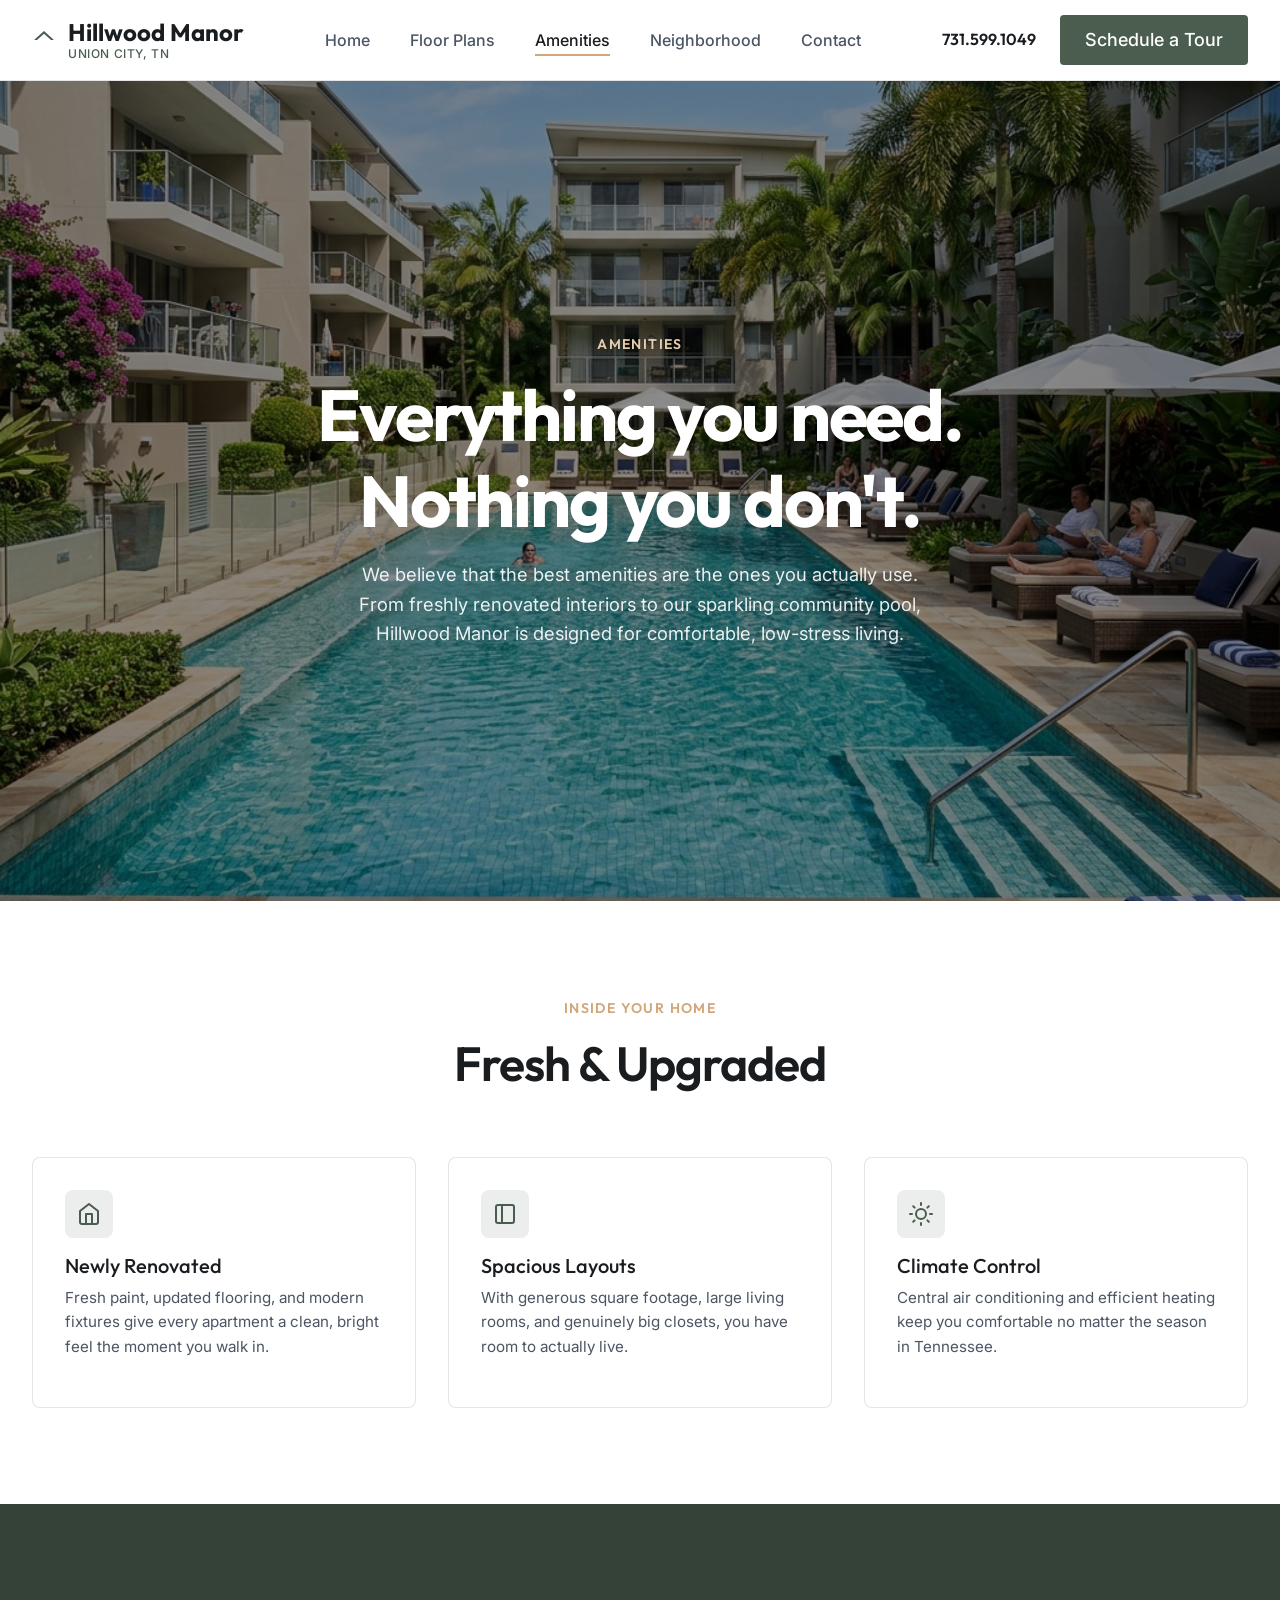
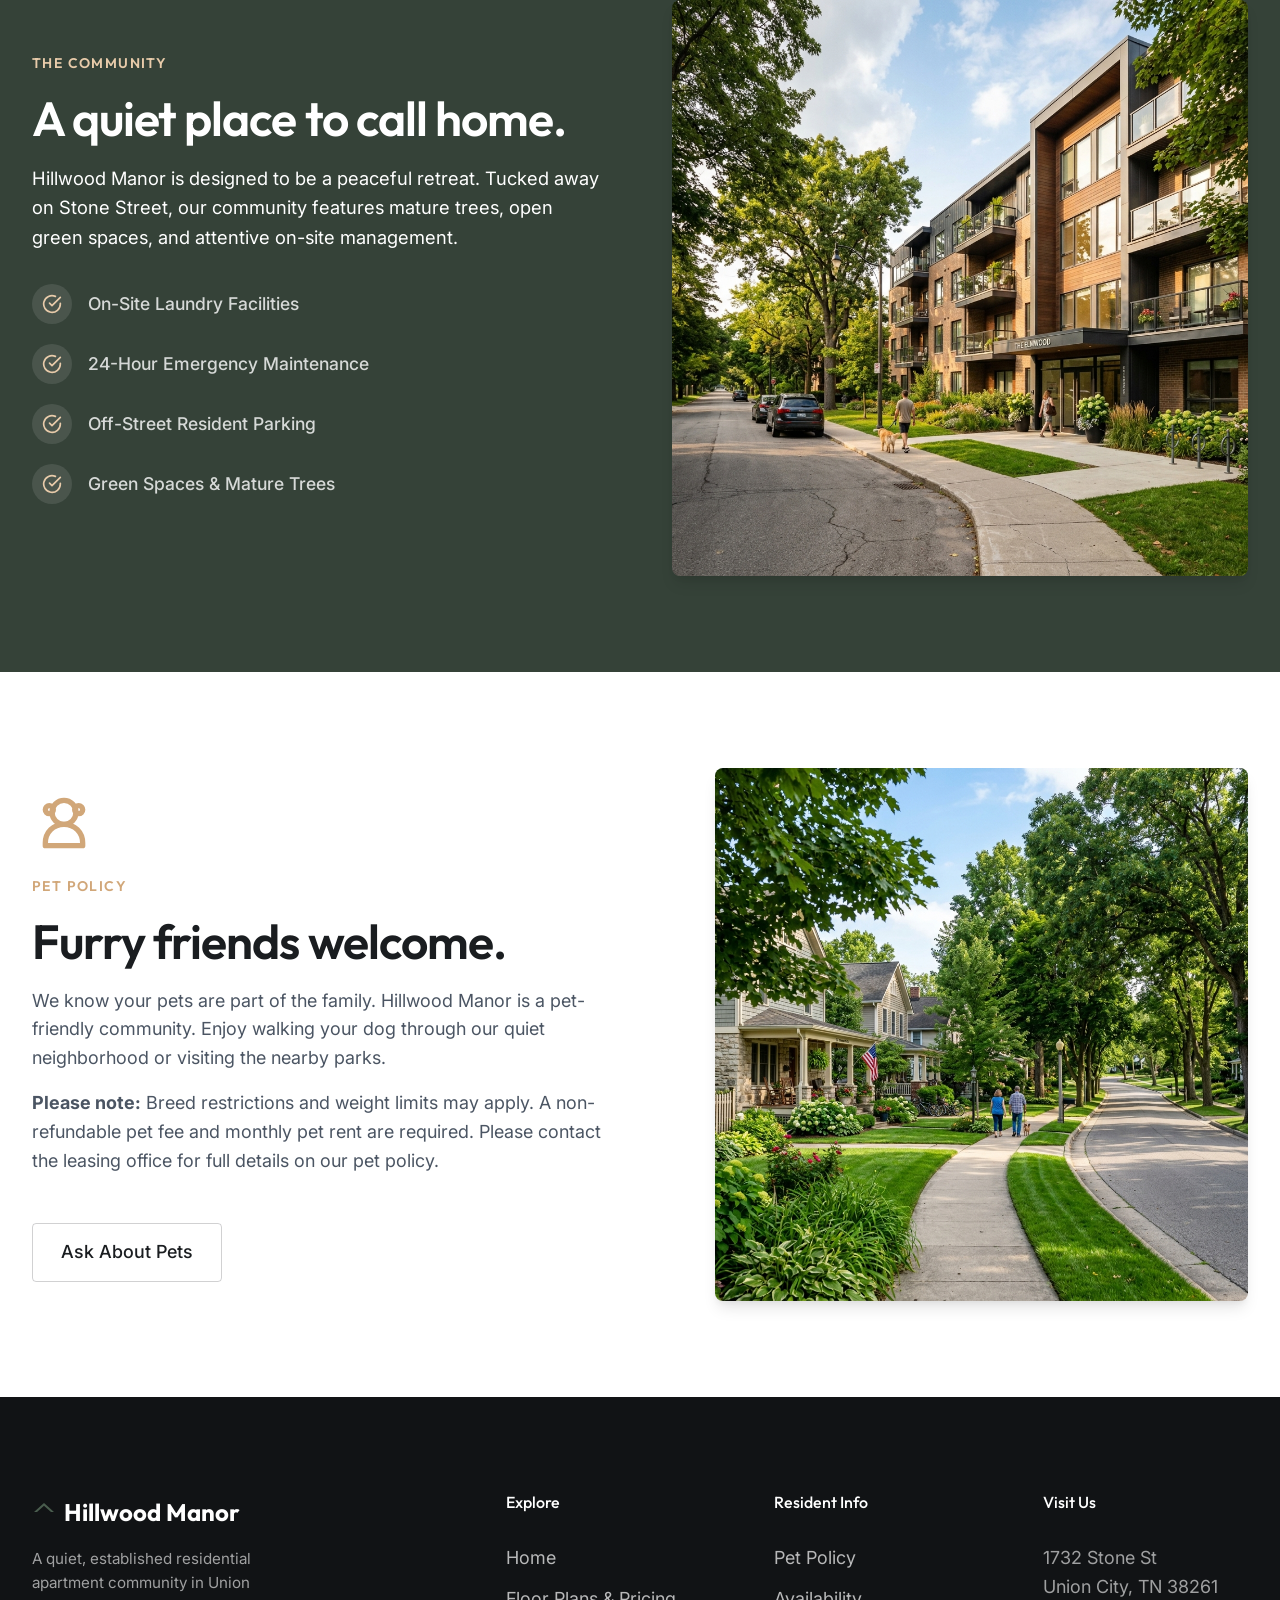
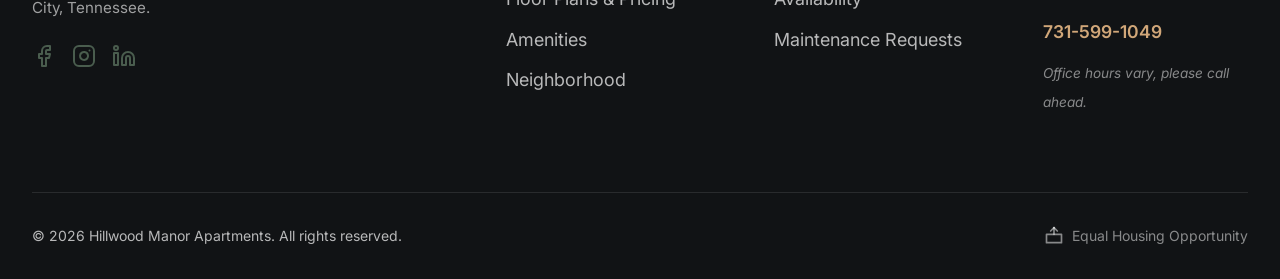
==== amenities.html @ 1f85d4a3 "Initial commit of Hillwood Manor Apartments V3" ====
<!DOCTYPE html>
<html lang="en">
<head>
  <meta charset="UTF-8">
  <meta name="viewport" content="width=device-width, initial-scale=1.0">
  <title>Amenities | Hillwood Manor Apartments</title>
  <meta name="description" content="Discover the amenities at Hillwood Manor Apartments. Enjoy our community pool, green spaces, and fully upgraded interiors.">
  <link rel="stylesheet" href="css/style.css">
</head>
<body>

  <!-- Shared Header -->
  <header class="site-header">
    <div class="container header-inner">
      <div class="logo">
        <a href="index.html">
          <svg width="24" height="24" viewBox="0 0 24 24" class="svg-icon" fill="var(--c-sage)">
            <path d="M12 3L2 12h3v8h14v-8h3L12 3zm0 2.8l7 6.2v8H5v-8l7-6.2z"/>
          </svg>
          <div>
            Hillwood Manor
            <span class="logo-sub">Union City, TN</span>
          </div>
        </a>
      </div>
      <button class="mobile-toggle" aria-label="Menu" aria-expanded="false">
        <span class="hamburger"></span>
      </button>
      <nav class="main-nav">
        <ul>
          <li><a href="index.html">Home</a></li>
          <li><a href="floor-plans.html">Floor Plans</a></li>
          <li><a href="amenities.html" class="active">Amenities</a></li>
          <li><a href="neighborhood.html">Neighborhood</a></li>
          <li><a href="contact.html">Contact</a></li>
        </ul>
      </nav>
      <div class="header-actions">
        <a href="tel:731-599-1049" class="phone-link">731.599.1049</a>
        <a href="contact.html" class="btn btn-primary" style="padding: 0.6rem 1.5rem;">Schedule a Tour</a>
      </div>
    </div>
  </header>

  <!-- Internal Hero -->
  <section class="hero-internal">
    <img src="images/community_pool.png" class="slide-img active" alt="Community Pool" style="opacity: 1;">
    <div class="hero-slider-overlay"></div>
    <div class="container reveal">
      <span class="eyebrow" style="color: var(--c-sand-light);">Amenities</span>
      <h1 style="max-width: 800px; margin: 0 auto var(--space-sm); color: #fff;">Everything you need. Nothing you don't.</h1>
      <p style="max-width: 600px; margin: 0 auto; font-size: 1.15rem; color: rgba(255,255,255,0.9);">We believe that the best amenities are the ones you actually use. From freshly renovated interiors to our sparkling community pool, Hillwood Manor is designed for comfortable, low-stress living.</p>
    </div>
  </section>

  <!-- Interior Amenities -->
  <section class="section">
    <div class="container">
      <div class="text-center reveal" style="margin-bottom: var(--space-lg);">
        <span class="eyebrow">Inside Your Home</span>
        <h2>Fresh &amp; Upgraded</h2>
      </div>

      <div class="grid-3">
        <div class="card reveal">
          <div style="width: 48px; height: 48px; border-radius: 8px; background: rgba(74, 93, 78, 0.1); display: flex; align-items: center; justify-content: center; margin-bottom: 1rem;">
            <svg width="24" height="24" viewBox="0 0 24 24" fill="none" stroke="var(--c-sage)" stroke-width="2" stroke-linecap="round" stroke-linejoin="round"><path d="M3 9l9-7 9 7v11a2 2 0 0 1-2 2H5a2 2 0 0 1-2-2z"></path><polyline points="9 22 9 12 15 12 15 22"></polyline></svg>
          </div>
          <h3 style="font-size: 1.25rem;">Newly Renovated</h3>
          <p style="font-size: 0.95rem;">Fresh paint, updated flooring, and modern fixtures give every apartment a clean, bright feel the moment you walk in.</p>
        </div>

        <div class="card reveal" style="transition-delay: 0.1s;">
          <div style="width: 48px; height: 48px; border-radius: 8px; background: rgba(74, 93, 78, 0.1); display: flex; align-items: center; justify-content: center; margin-bottom: 1rem;">
            <svg width="24" height="24" viewBox="0 0 24 24" fill="none" stroke="var(--c-sage)" stroke-width="2" stroke-linecap="round" stroke-linejoin="round"><rect x="3" y="3" width="18" height="18" rx="2" ry="2"></rect><line x1="9" y1="3" x2="9" y2="21"></line></svg>
          </div>
          <h3 style="font-size: 1.25rem;">Spacious Layouts</h3>
          <p style="font-size: 0.95rem;">With generous square footage, large living rooms, and genuinely big closets, you have room to actually live.</p>
        </div>

        <div class="card reveal" style="transition-delay: 0.2s;">
          <div style="width: 48px; height: 48px; border-radius: 8px; background: rgba(74, 93, 78, 0.1); display: flex; align-items: center; justify-content: center; margin-bottom: 1rem;">
            <svg width="24" height="24" viewBox="0 0 24 24" fill="none" stroke="var(--c-sage)" stroke-width="2" stroke-linecap="round" stroke-linejoin="round"><circle cx="12" cy="12" r="5"></circle><line x1="12" y1="1" x2="12" y2="3"></line><line x1="12" y1="21" x2="12" y2="23"></line><line x1="4.22" y1="4.22" x2="5.64" y2="5.64"></line><line x1="18.36" y1="18.36" x2="19.78" y2="19.78"></line><line x1="1" y1="12" x2="3" y2="12"></line><line x1="21" y1="12" x2="23" y2="12"></line><line x1="4.22" y1="19.78" x2="5.64" y2="18.36"></line><line x1="18.36" y1="5.64" x2="19.78" y2="4.22"></line></svg>
          </div>
          <h3 style="font-size: 1.25rem;">Climate Control</h3>
          <p style="font-size: 0.95rem;">Central air conditioning and efficient heating keep you comfortable no matter the season in Tennessee.</p>
        </div>
      </div>
    </div>
  </section>

  <!-- Community Amenities Section -->
  <section class="section section-dark">
    <div class="container">
      <div class="grid-2" style="gap: var(--space-lg); align-items: center;">
        <div class="reveal">
          <span class="eyebrow" style="color: var(--c-sand-light);">The Community</span>
          <h2>A quiet place to call home.</h2>
          <p style="margin-bottom: var(--space-md); font-size: 1.15rem;">Hillwood Manor is designed to be a peaceful retreat. Tucked away on Stone Street, our community features mature trees, open green spaces, and attentive on-site management.</p>
          
          <ul style="list-style: none;">
            <li style="display: flex; gap: 1rem; margin-bottom: 1.25rem; align-items: center;">
              <div style="width: 40px; height: 40px; border-radius: 50%; background: rgba(255,255,255,0.1); display: flex; align-items: center; justify-content: center; flex-shrink: 0;">
                <svg width="20" height="20" viewBox="0 0 24 24" fill="none" stroke="var(--c-sand-light)" stroke-width="2" stroke-linecap="round" stroke-linejoin="round"><path d="M22 11.08V12a10 10 0 1 1-5.93-9.14"></path><polyline points="22 4 12 14.01 9 11.01"></polyline></svg>
              </div>
              <span style="font-size: 1.1rem; font-weight: 500;">On-Site Laundry Facilities</span>
            </li>
            <li style="display: flex; gap: 1rem; margin-bottom: 1.25rem; align-items: center;">
              <div style="width: 40px; height: 40px; border-radius: 50%; background: rgba(255,255,255,0.1); display: flex; align-items: center; justify-content: center; flex-shrink: 0;">
                <svg width="20" height="20" viewBox="0 0 24 24" fill="none" stroke="var(--c-sand-light)" stroke-width="2" stroke-linecap="round" stroke-linejoin="round"><path d="M22 11.08V12a10 10 0 1 1-5.93-9.14"></path><polyline points="22 4 12 14.01 9 11.01"></polyline></svg>
              </div>
              <span style="font-size: 1.1rem; font-weight: 500;">24-Hour Emergency Maintenance</span>
            </li>
            <li style="display: flex; gap: 1rem; margin-bottom: 1.25rem; align-items: center;">
              <div style="width: 40px; height: 40px; border-radius: 50%; background: rgba(255,255,255,0.1); display: flex; align-items: center; justify-content: center; flex-shrink: 0;">
                <svg width="20" height="20" viewBox="0 0 24 24" fill="none" stroke="var(--c-sand-light)" stroke-width="2" stroke-linecap="round" stroke-linejoin="round"><path d="M22 11.08V12a10 10 0 1 1-5.93-9.14"></path><polyline points="22 4 12 14.01 9 11.01"></polyline></svg>
              </div>
              <span style="font-size: 1.1rem; font-weight: 500;">Off-Street Resident Parking</span>
            </li>
            <li style="display: flex; gap: 1rem; margin-bottom: 1.25rem; align-items: center;">
              <div style="width: 40px; height: 40px; border-radius: 50%; background: rgba(255,255,255,0.1); display: flex; align-items: center; justify-content: center; flex-shrink: 0;">
                <svg width="20" height="20" viewBox="0 0 24 24" fill="none" stroke="var(--c-sand-light)" stroke-width="2" stroke-linecap="round" stroke-linejoin="round"><path d="M22 11.08V12a10 10 0 1 1-5.93-9.14"></path><polyline points="22 4 12 14.01 9 11.01"></polyline></svg>
              </div>
              <span style="font-size: 1.1rem; font-weight: 500;">Green Spaces &amp; Mature Trees</span>
            </li>
          </ul>
        </div>
        <div class="reveal" style="transition-delay: 0.2s;">
           <img src="images/hero_exterior.png" alt="Exterior View" style="border-radius: var(--border-radius-lg); box-shadow: var(--shadow-lg);">
        </div>
      </div>
    </div>
  </section>

  <!-- Pet Policy -->
  <section id="pets" class="section">
    <div class="container grid-2" style="align-items: center;">
      <div class="reveal">
        <svg width="64" height="64" viewBox="0 0 24 24" fill="none" stroke="var(--c-sand)" stroke-width="2" stroke-linecap="round" stroke-linejoin="round" style="margin-bottom: 1.5rem;"><path d="M12 5c2.5 0 4.5 2 4.5 4.5S14.5 14 12 14s-4.5-2-4.5-4.5S9.5 5 12 5z"></path><path d="M12 14c-4 0-7 3-7 7v1h14v-1c0-4-3-7-7-7z"></path><circle cx="6.5" cy="8.5" r="1.5"></circle><circle cx="17.5" cy="8.5" r="1.5"></circle></svg>
        <span class="eyebrow">Pet Policy</span>
        <h2>Furry friends welcome.</h2>
        <p>We know your pets are part of the family. Hillwood Manor is a pet-friendly community. Enjoy walking your dog through our quiet neighborhood or visiting the nearby parks.</p>
        <p><strong>Please note:</strong> Breed restrictions and weight limits may apply. A non-refundable pet fee and monthly pet rent are required. Please contact the leasing office for full details on our pet policy.</p>
        <a href="contact.html" class="btn btn-ghost mt-md">Ask About Pets</a>
      </div>
      <div class="reveal" style="transition-delay: 0.2s; text-align: right;">
        <!-- We can just use an aesthetic shape or image here, I'll use park image to imply dog walking -->
        <img src="images/neighborhood_park.png" alt="Local park suitable for walking pets" style="border-radius: var(--border-radius-lg); box-shadow: var(--shadow-lg); max-width: 90%; margin-left: auto;">
      </div>
    </div>
  </section>

  <!-- Shared Footer -->
  <footer class="site-footer">
    <div class="container">
      <div class="footer-grid">
        <div>
          <div class="footer-logo">
            <svg width="24" height="24" viewBox="0 0 24 24" class="svg-icon" fill="var(--c-sage)">
              <path d="M12 3L2 12h3v8h14v-8h3L12 3zm0 2.8l7 6.2v8H5v-8l7-6.2z"/>
            </svg>
            Hillwood Manor
          </div>
          <p style="color: rgba(255,255,255,0.6); max-width: 250px; font-size: 0.95rem;">A quiet, established residential apartment community in Union City, Tennessee.</p>
          <div style="display: flex; gap: 1rem; margin-top: 1.5rem;">
            <a href="#" style="color: var(--c-sage); transition: color 0.3s;" onmouseover="this.style.color='#fff'" onmouseout="this.style.color='var(--c-sage)'"><svg width="24" height="24" viewBox="0 0 24 24" fill="none" stroke="currentColor" stroke-width="2" stroke-linecap="round" stroke-linejoin="round"><path d="M18 2h-3a5 5 0 0 0-5 5v3H7v4h3v8h4v-8h3l1-4h-4V7a1 1 0 0 1 1-1h3z"></path></svg></a>
            <a href="#" style="color: var(--c-sage); transition: color 0.3s;" onmouseover="this.style.color='#fff'" onmouseout="this.style.color='var(--c-sage)'"><svg width="24" height="24" viewBox="0 0 24 24" fill="none" stroke="currentColor" stroke-width="2" stroke-linecap="round" stroke-linejoin="round"><rect x="2" y="2" width="20" height="20" rx="5" ry="5"></rect><path d="M16 11.37A4 4 0 1 1 12.63 8 4 4 0 0 1 16 11.37z"></path><line x1="17.5" y1="6.5" x2="17.51" y2="6.5"></line></svg></a>
            <a href="#" style="color: var(--c-sage); transition: color 0.3s;" onmouseover="this.style.color='#fff'" onmouseout="this.style.color='var(--c-sage)'"><svg width="24" height="24" viewBox="0 0 24 24" fill="none" stroke="currentColor" stroke-width="2" stroke-linecap="round" stroke-linejoin="round"><path d="M16 8a6 6 0 0 1 6 6v7h-4v-7a2 2 0 0 0-2-2 2 2 0 0 0-2 2v7h-4v-7a6 6 0 0 1 6-6z"></path><rect x="2" y="9" width="4" height="12"></rect><circle cx="4" cy="4" r="2"></circle></svg></a>
          </div>

        </div>
        
        <div>
          <h4>Explore</h4>
          <ul class="footer-links">
            <li><a href="index.html">Home</a></li>
            <li><a href="floor-plans.html">Floor Plans &amp; Pricing</a></li>
            <li><a href="amenities.html">Amenities</a></li>
            <li><a href="neighborhood.html">Neighborhood</a></li>
          </ul>
        </div>
        
        <div>
          <h4>Resident Info</h4>
          <ul class="footer-links">
            <li><a href="amenities.html#pets">Pet Policy</a></li>
            <li><a href="floor-plans.html">Availability</a></li>
            <li><a href="contact.html">Maintenance Requests</a></li>
          </ul>
        </div>
        
        <div>
          <h4>Visit Us</h4>
          <ul class="footer-links">
            <li><span style="color: rgba(255,255,255,0.6);">1732 Stone St<br>Union City, TN 38261</span></li>
            <li class="mt-sm"><a href="tel:731-599-1049" style="color: var(--c-sand); font-weight: 600; font-size: 1.1rem;">731-599-1049</a></li>
            <li><span style="color: rgba(255,255,255,0.5); font-style: italic; font-size: 0.85rem;">Office hours vary, please call ahead.</span></li>
          </ul>
        </div>
      </div>
      
      <div class="footer-bottom">
        <div>&copy; <span id="current-year"></span> Hillwood Manor Apartments. All rights reserved.</div>
        <div style="display: flex; align-items: center; gap: 0.5rem; color: rgba(255,255,255,0.5);">
          <svg width="20" height="20" viewBox="0 0 24 24" fill="none" stroke="currentColor" stroke-width="2" stroke-linecap="round" stroke-linejoin="round"><path d="M3 10h18v10H3z"/><path d="M12 2v8"/><path d="M12 2l-4 4"/><path d="M12 2l4 4"/></svg>
          Equal Housing Opportunity
        </div>
      </div>
    </div>
  </footer>

  <script src="js/main.js"></script>
</body>
</html>
---- css/style.css ----
@import url('https://fonts.googleapis.com/css2?family=Inter:wght@400;500;600&family=Outfit:wght@300;400;500;600;700&display=swap');

:root {
  /* Premium Modern Palette (Unchanged) */
  --c-bg-primary: #ffffff;
  --c-bg-secondary: #f8f9fa;
  --c-text-primary: #1a1d20;
  --c-text-secondary: #4b5563;
  --c-sage: #4A5D4E;
  --c-sage-light: #6A826F;
  --c-sage-dark: #354238;
  --c-sand: #D1A779;
  --c-sand-light: #E8CBAA;

  /* Typography */
  --font-heading: 'Outfit', sans-serif;
  --font-body: 'Inter', sans-serif;

  /* Classic Shadows (More structured, less airy) */
  --shadow-sm: 0 1px 2px 0 rgba(0, 0, 0, 0.05);
  --shadow-md: 0 4px 6px -1px rgba(0, 0, 0, 0.1), 0 2px 4px -1px rgba(0, 0, 0, 0.06);
  --shadow-lg: 0 10px 15px -3px rgba(0, 0, 0, 0.1), 0 4px 6px -2px rgba(0, 0, 0, 0.05);

  /* Spacing */
  --space-xs: 0.5rem;
  --space-sm: 1rem;
  --space-md: 2rem;
  --space-lg: 4rem;
  --space-xl: 6rem;
  
  /* Borders (Sharper edges for standard/traditional look) */
  --border-radius-sm: 4px;
  --border-radius: 8px;
  --border-radius-lg: 8px;
  --border-light: 1px solid rgba(0, 0, 0, 0.1);
}

/* Reset & Base */
*, *::before, *::after {
  box-sizing: border-box;
  margin: 0;
  padding: 0;
}

body {
  font-family: var(--font-body);
  color: var(--c-text-secondary);
  background-color: var(--c-bg-primary);
  line-height: 1.6;
  font-size: 1.125rem;
  overflow-x: hidden;
  -webkit-font-smoothing: antialiased;
}

h1, h2, h3, h4, h5, h6 {
  font-family: var(--font-heading);
  font-weight: 600;
  line-height: 1.2;
  margin-bottom: var(--space-sm);
  color: var(--c-text-primary);
}

h1 { font-size: clamp(2.5rem, 6vw, 4.5rem); letter-spacing: -0.03em; font-weight: 700; }
h2 { font-size: clamp(2rem, 4vw, 3rem); letter-spacing: -0.02em; }
h3 { font-size: 1.75rem; font-weight: 500; }
h4 { font-size: 1.25rem; font-weight: 500; }

p {
  margin-bottom: var(--space-sm);
}

a {
  color: var(--c-sage);
  text-decoration: none;
  transition: all 0.3s ease;
}

a:hover {
  color: var(--c-sage-dark);
}

img, svg {
  max-width: 100%;
  display: block;
}

/* Typography Utilities */
.eyebrow {
  font-family: var(--font-heading);
  font-size: 0.875rem;
  text-transform: uppercase;
  letter-spacing: 0.1em;
  font-weight: 600;
  color: var(--c-sand);
  margin-bottom: var(--space-sm);
  display: block;
}

.text-center { text-align: center; }

/* Layout & Containers */
.container {
  width: 100%;
  max-width: 1280px;
  margin: 0 auto;
  padding: 0 var(--space-md);
}

.section {
  padding: var(--space-xl) 0;
}

.section-deep {
  background-color: var(--c-bg-secondary);
}

.section-dark {
  background-color: var(--c-sage-dark);
  color: rgba(255,255,255,0.8);
}

.section-dark h2, .section-dark h3, .section-dark p {
  color: #fff;
}

/* Header & Nav */
.site-header {
  position: sticky;
  top: 0;
  width: 100%;
  z-index: 1000;
  background-color: var(--c-bg-primary);
  border-bottom: var(--border-light);
  transition: box-shadow 0.3s ease;
}

.site-header.scrolled {
  box-shadow: var(--shadow-sm);
}

.header-inner {
  display: flex;
  justify-content: space-between;
  align-items: center;
  height: 80px;
}

.logo a {
  display: flex;
  align-items: center;
  gap: 0.75rem;
  color: var(--c-text-primary);
  font-family: var(--font-heading);
  font-weight: 700;
  font-size: 1.5rem;
  line-height: 1;
}

.logo-sub {
  display: block;
  font-family: var(--font-body);
  font-size: 0.75rem;
  font-weight: 500;
  color: var(--c-sage);
  text-transform: uppercase;
  margin-top: 0.25rem;
  letter-spacing: 0.05em;
}

.main-nav ul {
  display: flex;
  list-style: none;
  gap: 2.5rem;
}

.main-nav a {
  color: var(--c-text-secondary);
  font-weight: 500;
  position: relative;
  font-size: 1rem;
}

.main-nav a:hover, .main-nav a.active {
  color: var(--c-text-primary);
}

.main-nav a.active::after {
  content: '';
  position: absolute;
  bottom: -6px;
  left: 0;
  width: 100%;
  height: 2px;
  background-color: var(--c-sand);
}

.header-actions {
  display: flex;
  align-items: center;
  gap: 1.5rem;
}

.phone-link {
  font-family: var(--font-heading);
  font-weight: 600;
  color: var(--c-text-primary);
  font-size: 1rem;
}

.mobile-toggle {
  display: none;
  background: none;
  border: none;
  cursor: pointer;
  padding: 0.5rem;
}

.hamburger {
  display: block;
  width: 24px;
  height: 2px;
  background-color: var(--c-text-primary);
  position: relative;
}

.hamburger::before, .hamburger::after {
  content: '';
  position: absolute;
  width: 100%;
  height: 2px;
  background-color: var(--c-text-primary);
  left: 0;
  transition: 0.3s;
}

.hamburger::before { top: -8px; }
.hamburger::after { bottom: -8px; }

/* Buttons */
.btn {
  display: inline-flex;
  align-items: center;
  justify-content: center;
  padding: 0.875rem 1.75rem;
  font-family: var(--font-body);
  font-weight: 500;
  border-radius: var(--border-radius-sm);
  cursor: pointer;
  transition: all 0.2s ease;
  text-align: center;
  border: 1px solid transparent;
}

.btn-primary {
  background-color: var(--c-sage);
  color: #fff;
}

.btn-primary:hover {
  background-color: var(--c-sage-dark);
  color: #fff;
}

.btn-ghost {
  background-color: transparent;
  color: var(--c-text-primary);
  border-color: rgba(26, 29, 32, 0.2);
}

.btn-ghost:hover {
  border-color: var(--c-text-primary);
  background-color: var(--c-bg-secondary);
}

/* Grids & Cards */
.grid-2 { display: grid; grid-template-columns: repeat(2, 1fr); gap: var(--space-md); }
.grid-3 { display: grid; grid-template-columns: repeat(3, 1fr); gap: var(--space-md); }
.grid-4 { display: grid; grid-template-columns: repeat(4, 1fr); gap: var(--space-md); }

.card {
  background-color: #fff;
  padding: var(--space-md);
  border-radius: var(--border-radius);
  border: var(--border-light);
  transition: box-shadow 0.3s ease;
  overflow: hidden;
}

.card:hover {
  box-shadow: var(--shadow-md);
}

.card-img-top {
  margin: calc(var(--space-md) * -1) calc(var(--space-md) * -1) var(--space-md);
  width: calc(100% + var(--space-md) * 2);
  height: 250px;
  object-fit: cover;
}

.card h3 { margin-bottom: 0.5rem; }

/* Specific Shared UI */
.cta-band {
  background-color: var(--c-sage);
  color: #fff;
  text-align: center;
  padding: var(--space-lg) 0;
}

.cta-band h2, .cta-band p {
  color: #fff;
}

.cta-band .btn-primary {
  background-color: #fff;
  color: var(--c-sage);
}
.cta-band .btn-primary:hover {
  background-color: var(--c-bg-secondary);
}

.cta-band .btn-ghost {
  border-color: rgba(255,255,255,0.4);
  color: #fff;
}
.cta-band .btn-ghost:hover {
  background-color: rgba(255,255,255,0.1);
  border-color: #fff;
}

/* Footer */
.site-footer {
  background-color: #111315;
  color: rgba(255,255,255,0.7);
  padding: var(--space-xl) 0 var(--space-md);
}

.site-footer h4 {
  color: #fff;
  font-family: var(--font-heading);
  font-size: 1rem;
  margin-bottom: var(--space-md);
}

.footer-grid {
  display: grid;
  grid-template-columns: 2fr 1fr 1fr 1fr;
  gap: var(--space-lg);
  margin-bottom: var(--space-lg);
}

.footer-logo {
  font-family: var(--font-heading);
  font-size: 1.5rem;
  font-weight: 700;
  color: #fff;
  margin-bottom: 1rem;
  display: flex;
  align-items: center;
  gap: 0.5rem;
}

.footer-links {
  list-style: none;
}

.footer-links li {
  margin-bottom: 0.75rem;
}

.footer-links a {
  color: rgba(255,255,255,0.7);
  transition: color 0.2s ease;
}

.footer-links a:hover {
  color: var(--c-sand);
}

.footer-bottom {
  border-top: 1px solid rgba(255,255,255,0.1);
  padding-top: var(--space-md);
  display: flex;
  justify-content: space-between;
  align-items: center;
  font-size: 0.875rem;
}

/* Utilities */
.mb-0 { margin-bottom: 0 !important; }
.mt-sm { margin-top: var(--space-sm); }
.mt-md { margin-top: var(--space-md); }
.mt-lg { margin-top: var(--space-lg); }
.text-sand { color: var(--c-sand); }
.text-sage { color: var(--c-sage); }

/* Form Styles */
.form-group {
  margin-bottom: 1.5rem;
}

.form-label {
  display: block;
  font-family: var(--font-body);
  font-size: 0.875rem;
  margin-bottom: 0.5rem;
  color: var(--c-text-primary);
  font-weight: 500;
}

.form-control {
  width: 100%;
  padding: 0.875rem 1rem;
  font-family: var(--font-body);
  font-size: 1rem;
  border: 1px solid rgba(0,0,0,0.2);
  border-radius: var(--border-radius-sm);
  background-color: #fff;
  color: var(--c-text-primary);
  transition: border-color 0.2s ease;
}

.form-control:focus {
  outline: none;
  border-color: var(--c-sage);
}

textarea.form-control {
  resize: vertical;
  min-height: 120px;
}

/* Animations (Subtle Scroll Reveal) */
.reveal {
  opacity: 0;
  transform: translateY(10px);
  transition: opacity 0.8s ease, transform 0.8s ease;
}

.reveal.active {
  opacity: 1;
  transform: translateY(0);
}

@media (prefers-reduced-motion: reduce) {
  .reveal {
    transition: none;
    opacity: 1;
    transform: none;
  }
}

/* Responsive Design */
@media (max-width: 1024px) {
  .grid-4 { grid-template-columns: repeat(2, 1fr); }
  .footer-grid { grid-template-columns: 1fr 1fr; gap: var(--space-md); }
}

@media (max-width: 768px) {
  .grid-2, .grid-3, .grid-4 { grid-template-columns: 1fr; }
  
  /* Mobile Nav */
  .mobile-toggle { display: block; }
  .header-actions { display: none; }
  
  .main-nav {
    position: fixed;
    top: 80px;
    left: -100%;
    width: 100%;
    height: calc(100vh - 80px);
    background-color: var(--c-bg-primary);
    padding: var(--space-md);
    transition: left 0.3s ease;
    border-top: var(--border-light);
  }
  
  .main-nav.open { left: 0; }
  .main-nav ul { flex-direction: column; gap: 2rem; align-items: center; margin-top: 2rem; }
  .main-nav a { font-size: 1.25rem; }
  
  .footer-grid { grid-template-columns: 1fr; }
  .footer-bottom { flex-direction: column; gap: 1rem; text-align: center; }
}

/* -------------------------------------
   Hero Image Slider Styles
   ------------------------------------- */
.hero-slider-section {
  position: relative;
  min-height: calc(100vh - 80px);
  display: flex;
  align-items: center;
  background-color: #1a1d20; /* fallback */
  overflow: hidden;
}

.hero-slider-bg {
  position: absolute;
  top: 0; left: 0; right: 0; bottom: 0;
  width: 100%; height: 100%;
  z-index: 1;
}

.slide-img {
  position: absolute;
  top: 0; left: 0; width: 100%; height: 100%;
  object-fit: cover;
  opacity: 0;
  transition: opacity 0.8s ease-in-out;
}

.slide-img.active {
  opacity: 1;
}

.hero-slider-overlay {
  position: absolute;
  top: 0; left: 0; right: 0; bottom: 0;
  /* Dark overlay to ensure text is highly readable */
  background: linear-gradient(to right, rgba(0,0,0,0.6) 0%, rgba(0,0,0,0.3) 100%);
  z-index: 2;
}

.hero-internal {
  position: relative;
  min-height: calc(100vh - 80px);
  display: flex;
  align-items: center;
  justify-content: center;
  text-align: center;
  background-color: #1a1d20;
  overflow: hidden;
}
.hero-internal .hero-slider-overlay {
  background: rgba(0,0,0,0.45); /* slightly more uniform for centered text */
}
.hero-internal .container {
  position: relative;
  z-index: 3;
}

.hero-slider-content {
  position: relative;
  z-index: 3;
  color: #fff;
  text-align: center;
  max-width: 800px;
  margin: 0 auto;
}

.hero-slider-content h1 {
  color: #fff;
  margin-bottom: var(--space-md);
}

.hero-slider-content p {
  color: rgba(255, 255, 255, 0.9);
  font-size: 1.25rem;
  margin-bottom: var(--space-md);
}

/* Override stats for dark background */
.hero-stats-dark {
  display: flex;
  gap: var(--space-lg);
  justify-content: center;
  margin-top: var(--space-lg);
  border-top: 1px solid rgba(255, 255, 255, 0.2);
  padding-top: var(--space-md);
}

.hero-stats-dark .stat-item { display: flex; flex-direction: column; }
.hero-stats-dark .stat-value { font-family: var(--font-heading); font-weight: 700; font-size: 1.5rem; color: #fff; }
.hero-stats-dark .stat-label { font-size: 0.875rem; color: rgba(255,255,255,0.7); }

@media (max-width: 768px) {
  .hero-stats-dark { flex-direction: column; gap: var(--space-sm); align-items: center; }
}

/* Plan Cards */
.plan-card { display: flex; flex-direction: column; padding: 0; }
.plan-card-body { padding: var(--space-md); display: flex; flex-direction: column; flex-grow: 1; }

.plan-diagram {
  background-color: var(--c-bg-secondary);
  padding: var(--space-md);
  display: flex;
  justify-content: center;
  align-items: center;
  min-height: 250px;
  border-bottom: var(--border-light);
}

.plan-meta {
  display: flex;
  flex-wrap: wrap;
  gap: 0.5rem;
  margin-bottom: var(--space-sm);
  font-size: 0.875rem;
  color: var(--c-sage);
  font-weight: 500;
}

.meta-pill {
  background-color: rgba(74, 93, 78, 0.1);
  padding: 0.25rem 0.75rem;
  border-radius: var(--border-radius-sm);
}

.plan-price {
  font-family: var(--font-heading);
  font-size: 1.5rem;
  font-weight: 600;
  color: var(--c-text-primary);
  margin-bottom: var(--space-sm);
}

/* Filter Tabs */
.filter-tabs {
  display: flex;
  justify-content: center;
  gap: var(--space-sm);
  margin-bottom: var(--space-lg);
  flex-wrap: wrap;
}

.filter-btn {
  background: #fff;
  border: var(--border-light);
  padding: 0.75rem 1.5rem;
  font-family: var(--font-body);
  font-weight: 500;
  font-size: 1rem;
  cursor: pointer;
  border-radius: var(--border-radius-sm);
  transition: all 0.2s;
}

.filter-btn.active, .filter-btn:hover {
  background: var(--c-sage);
  color: #fff;
  border-color: var(--c-sage);
}

/* FAQ Accordion */
.faq-item {
  border-bottom: var(--border-light);
}

.faq-question {
  width: 100%;
  text-align: left;
  background: none;
  border: none;
  padding: 1.5rem 0;
  font-family: var(--font-heading);
  font-size: 1.25rem;
  font-weight: 500;
  color: var(--c-text-primary);
  cursor: pointer;
  display: flex;
  justify-content: space-between;
  align-items: center;
}

.faq-icon {
  width: 24px; height: 24px; position: relative;
}

.faq-icon::before, .faq-icon::after {
  content: ''; position: absolute; background-color: var(--c-sage); transition: transform 0.3s ease;
}

.faq-icon::before { top: 11px; left: 4px; width: 16px; height: 2px; }
.faq-icon::after { top: 4px; left: 11px; width: 2px; height: 16px; }

.faq-item.active .faq-icon::after { transform: rotate(90deg); opacity: 0; }

.faq-answer { max-height: 0; overflow: hidden; transition: max-height 0.4s ease; }
.faq-answer p { padding-bottom: 1.5rem; color: var(--c-text-secondary); }

/* Maps Container */
.map-container {
  border-radius: var(--border-radius);
  overflow: hidden;
  border: var(--border-light);
  height: 100%;
  min-height: 400px;
}

.map-container iframe { width: 100%; height: 100%; border: 0; }

/* Success Banner */
.success-banner {
  display: none; background-color: var(--c-sage); color: #fff; padding: 1rem;
  border-radius: var(--border-radius-sm); margin-bottom: 1.5rem; font-weight: 500;
}

/* -------------------------------------
   Gallery Mosaic
   ------------------------------------- */
.gallery-mosaic {
  display: grid;
  grid-template-columns: repeat(2, 1fr);
  grid-auto-rows: 200px;
  gap: 8px;
}
.gallery-item-large {
  grid-column: span 2;
  grid-row: span 2;
}
@media (min-width: 768px) {
  .gallery-mosaic {
    grid-template-columns: repeat(4, 1fr);
    grid-auto-rows: 250px;
  }
}
.gallery-item {
  width: 100%;
  height: 100%;
}
.gallery-img {
  width: 100%;
  height: 100%;
  object-fit: cover;
}
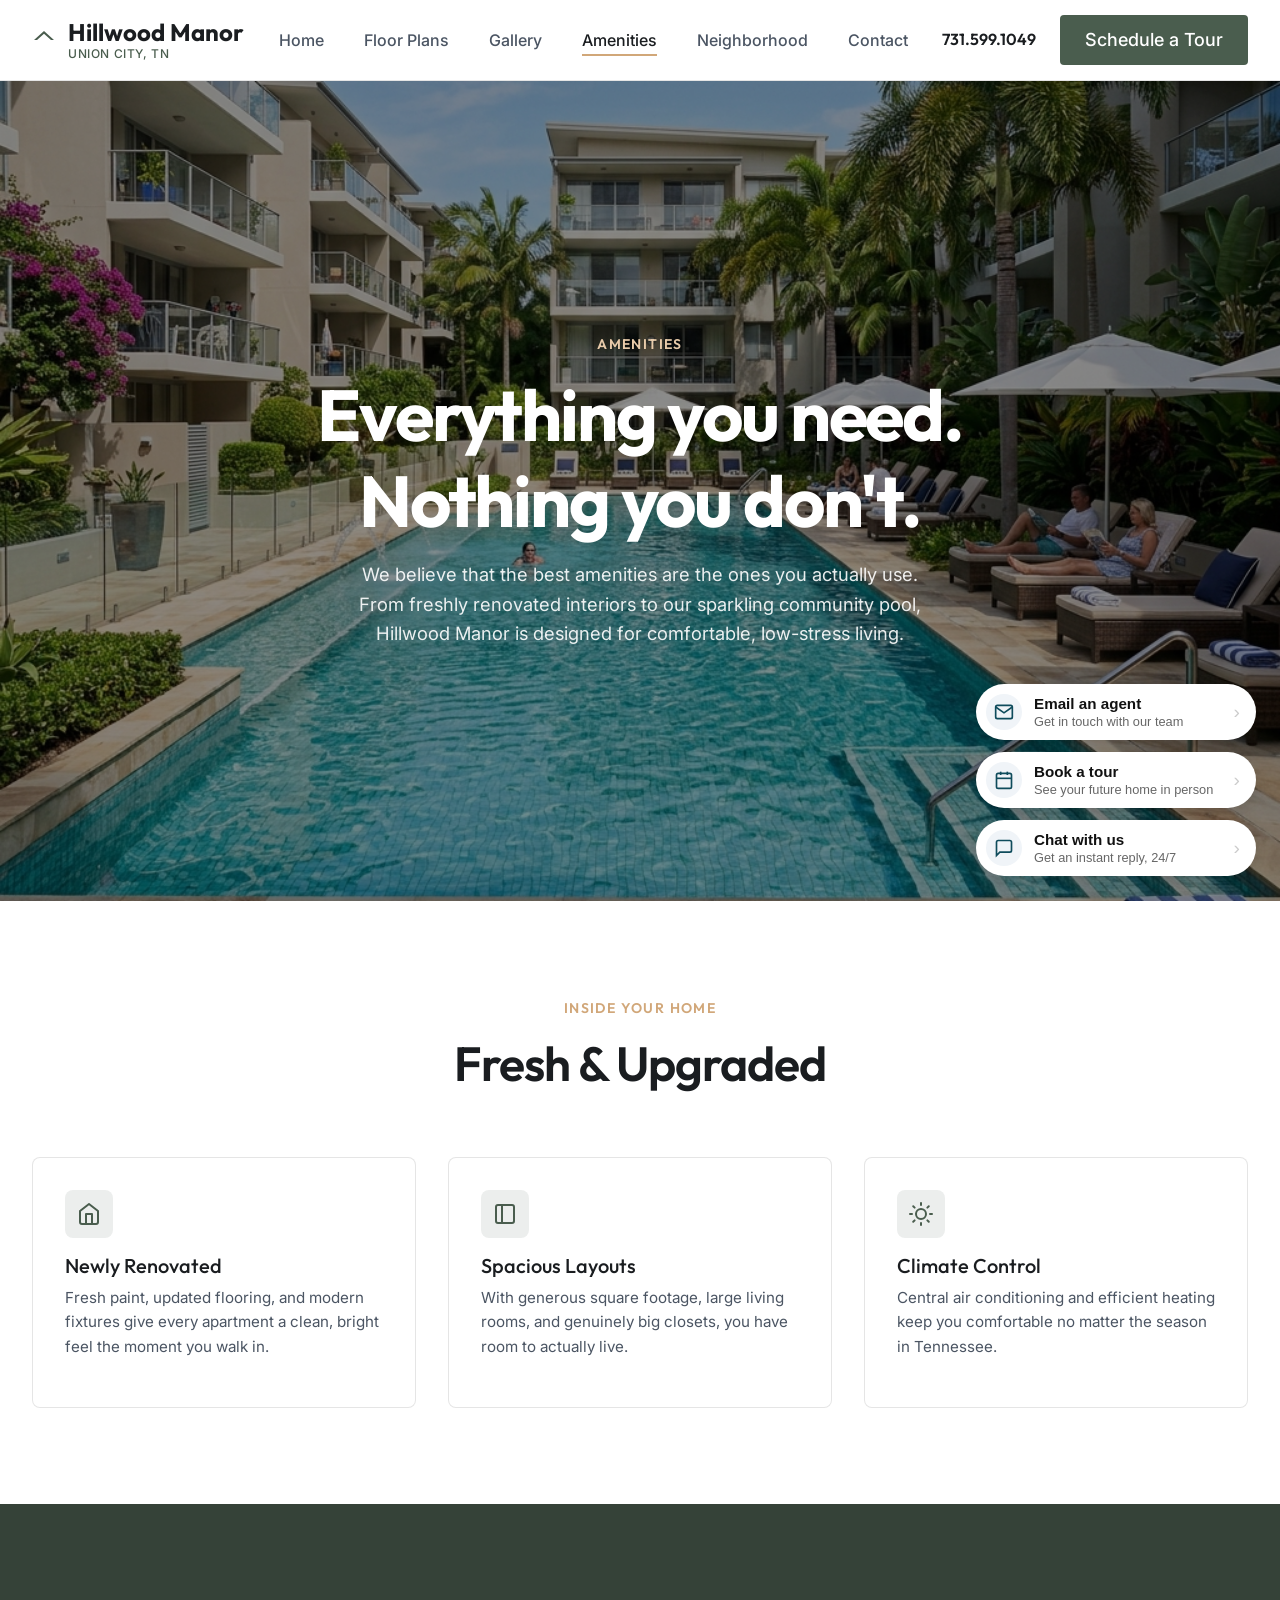
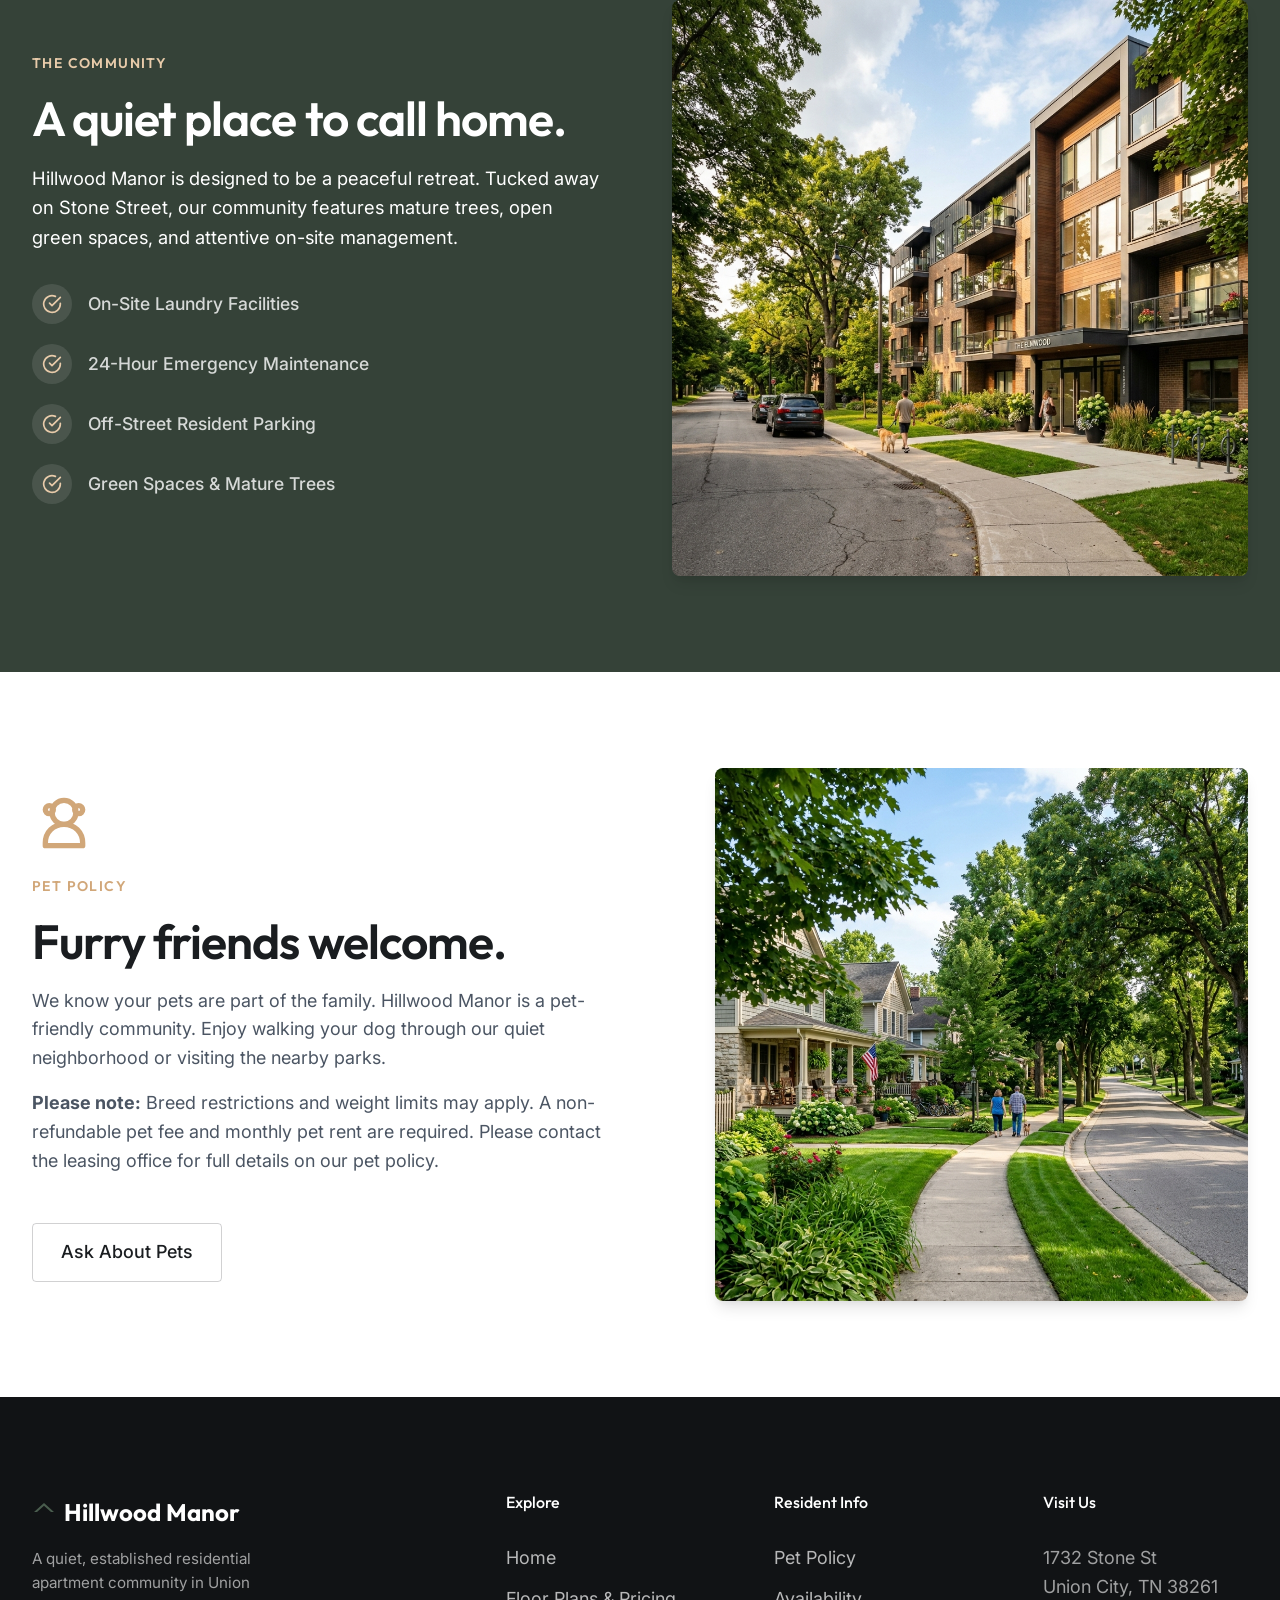
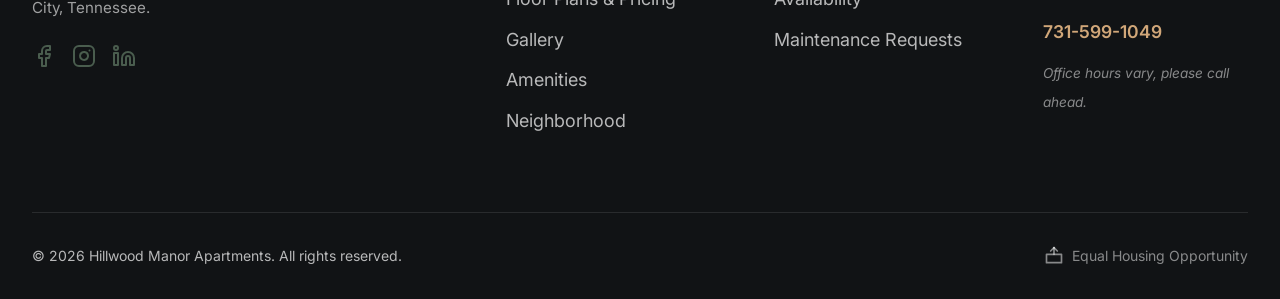
==== commit 87b84327: "Complete UI updates, new masonry gallery, layout fixes, and form setup" ====
--- a/amenities.html
+++ b/amenities.html
@@ -30,6 +30,7 @@
         <ul>
           <li><a href="index.html">Home</a></li>
           <li><a href="floor-plans.html">Floor Plans</a></li>
+          <li><a href="gallery.html">Gallery</a></li>
           <li><a href="amenities.html" class="active">Amenities</a></li>
           <li><a href="neighborhood.html">Neighborhood</a></li>
           <li><a href="contact.html">Contact</a></li>
@@ -175,6 +176,7 @@
           <ul class="footer-links">
             <li><a href="index.html">Home</a></li>
             <li><a href="floor-plans.html">Floor Plans &amp; Pricing</a></li>
+            <li><a href="gallery.html">Gallery</a></li>
             <li><a href="amenities.html">Amenities</a></li>
             <li><a href="neighborhood.html">Neighborhood</a></li>
           </ul>
@@ -209,6 +211,8 @@
     </div>
   </footer>
 
+  <script src="js/chatbot-data.js"></script>
+  <script src="js/widget.js"></script>
   <script src="js/main.js"></script>
 </body>
 </html>
--- a/css/style.css
+++ b/css/style.css
@@ -272,6 +272,18 @@
   background-color: var(--c-bg-secondary);
 }
 
+.btn-ghost-light {
+  background-color: transparent;
+  color: #fff;
+  border-color: rgba(255,255,255,0.4);
+}
+
+.btn-ghost-light:hover {
+  background-color: var(--c-sage);
+  color: #fff !important;
+  border-color: var(--c-sage);
+}
+
 /* Grids & Cards */
 .grid-2 { display: grid; grid-template-columns: repeat(2, 1fr); gap: var(--space-md); }
 .grid-3 { display: grid; grid-template-columns: repeat(3, 1fr); gap: var(--space-md); }
@@ -282,12 +294,13 @@
   padding: var(--space-md);
   border-radius: var(--border-radius);
   border: var(--border-light);
-  transition: box-shadow 0.3s ease;
+  transition: transform 0.3s cubic-bezier(0.175, 0.885, 0.32, 1.275), box-shadow 0.3s ease;
   overflow: hidden;
 }
 
 .card:hover {
-  box-shadow: var(--shadow-md);
+  transform: translateY(-8px);
+  box-shadow: 0 15px 30px rgba(15, 76, 92, 0.25), 0 0 15px rgba(15, 76, 92, 0.15);
 }
 
 .card-img-top {
@@ -724,4 +737,342 @@
   width: 100%;
   height: 100%;
   object-fit: cover;
-}
+  cursor: zoom-in;
+}
+
+/* ==========================================================================
+   Floating Widget Styles
+   ========================================================================== */
+#hw-widget-container {
+  position: fixed;
+  bottom: 24px;
+  right: 24px;
+  z-index: 9999;
+  font-family: inherit;
+  display: flex;
+  flex-direction: column;
+  align-items: flex-end;
+}
+
+.hw-hidden {
+  display: none !important;
+}
+
+/* Stacked Pill Buttons Menu */
+.hw-stacked-menu {
+  display: flex;
+  flex-direction: column;
+  gap: 12px;
+  align-items: flex-end;
+}
+
+.hw-pill-btn {
+  background: white;
+  border: none;
+  border-radius: 30px;
+  padding: 10px 16px 10px 10px;
+  display: flex;
+  align-items: center;
+  box-shadow: 0 4px 12px rgba(0,0,0,0.1);
+  cursor: pointer;
+  transition: transform 0.2s ease, box-shadow 0.2s ease;
+  width: 280px; /* Fixed width so they are all exactly the same size */
+}
+.hw-pill-btn:hover {
+  transform: scale(1.02);
+  box-shadow: 0 6px 16px rgba(0,0,0,0.15);
+}
+
+.hw-icon-wrapper {
+  width: 36px;
+  height: 36px;
+  border-radius: 50%;
+  background: #f0f4f8;
+  color: #0f4c5c;
+  display: flex;
+  align-items: center;
+  justify-content: center;
+  margin-right: 12px;
+  flex-shrink: 0;
+}
+
+.hw-btn-text {
+  text-align: left;
+  display: flex;
+  flex-direction: column;
+  margin-right: 12px;
+}
+.hw-btn-text strong {
+  font-size: 0.95rem;
+  color: #111;
+  margin-bottom: 2px;
+}
+.hw-btn-text span {
+  font-size: 0.8rem;
+  color: #666;
+}
+
+.hw-arrow {
+  color: #ccc;
+  font-size: 1.2rem;
+  margin-left: auto;
+}
+
+/* The Panels */
+#hw-widget-panel {
+  width: 340px;
+  background: white;
+  border-radius: 16px;
+  box-shadow: 0 8px 24px rgba(0,0,0,0.15);
+  overflow: hidden;
+  display: flex;
+  flex-direction: column;
+  animation: hwSlideUp 0.3s cubic-bezier(0.16, 1, 0.3, 1);
+  /* Ensure it sticks to the bottom right exactly where the menu was */
+}
+
+@keyframes hwSlideUp {
+  from { opacity: 0; transform: translateY(20px); }
+  to { opacity: 1; transform: translateY(0); }
+}
+
+.hw-view {
+  width: 100%;
+  box-sizing: border-box;
+}
+
+.hw-panel-header {
+  padding: 16px 20px;
+  border-bottom: 1px solid #eaeaea;
+  display: flex;
+  align-items: center;
+  background: white;
+}
+
+.hw-close-btn, .hw-back-to-menu-btn, .hw-back-to-cal-btn {
+  background: none;
+  border: none;
+  font-size: 1.5rem;
+  cursor: pointer;
+  color: #888;
+  padding: 0 4px;
+  line-height: 1;
+}
+.hw-back-to-menu-btn, .hw-back-to-cal-btn {
+  margin-right: 8px;
+}
+
+/* Forms & Inputs */
+.hw-panel-body {
+  padding: 20px;
+}
+
+.hw-input {
+  width: 100%;
+  padding: 12px 14px;
+  border: 1px solid #ccc;
+  border-radius: 6px;
+  margin-bottom: 14px;
+  font-size: 0.9rem;
+  box-sizing: border-box;
+  outline: none;
+}
+.hw-input:focus {
+  border-color: #0f4c5c;
+}
+
+.hw-privacy-text {
+  font-size: 0.7rem;
+  color: #888;
+  margin-bottom: 15px;
+  line-height: 1.4;
+}
+
+.hw-submit-btn, .hw-close-btn-full {
+  width: 100%;
+  padding: 14px;
+  background: #e0e0e0;
+  color: #888;
+  border: none;
+  border-radius: 6px;
+  font-weight: 700;
+  cursor: not-allowed;
+  font-size: 0.95rem;
+  transition: all 0.2s;
+}
+
+/* The active state for the submit button when form is filled */
+.hw-submit-btn.hw-active-btn, .hw-close-btn-full {
+  background: #0f4c5c;
+  color: white;
+  cursor: pointer;
+}
+
+.hw-submit-btn.hw-active-btn:hover, .hw-close-btn-full:hover {
+  background: #0b3d4a;
+}
+
+/* Calendar View */
+.hw-calendar-header {
+  display: flex;
+  justify-content: space-between;
+  align-items: center;
+  margin-bottom: 15px;
+}
+.hw-calendar-header button {
+  background: none;
+  border: none;
+  font-size: 1.2rem;
+  cursor: pointer;
+}
+.hw-calendar-days {
+  display: grid;
+  grid-template-columns: repeat(7, 1fr);
+  text-align: center;
+  font-size: 0.75rem;
+  font-weight: bold;
+  color: #c9a75d;
+  margin-bottom: 8px;
+}
+.hw-calendar-grid {
+  display: grid;
+  grid-template-columns: repeat(7, 1fr);
+  gap: 4px;
+}
+.hw-cal-day {
+  background: none;
+  border: 1px solid transparent;
+  padding: 8px 0;
+  border-radius: 4px;
+  cursor: pointer;
+  font-size: 0.95rem;
+  color: #555;
+}
+.hw-cal-day:hover:not(.disabled) {
+  background: #f4f6f8;
+}
+.hw-cal-day.disabled {
+  color: #ccc;
+  cursor: default;
+}
+.hw-cal-day.selected {
+  background: #0f4c5c;
+  color: white;
+  font-weight: bold;
+}
+.hw-times-grid {
+  display: grid;
+  grid-template-columns: 1fr 1fr;
+  gap: 10px;
+}
+.hw-time-btn {
+  background: white;
+  border: 1px solid #0f4c5c;
+  color: #0f4c5c;
+  padding: 10px;
+  border-radius: 6px;
+  cursor: pointer;
+  font-size: 0.85rem;
+  font-weight: 600;
+  transition: all 0.2s ease;
+}
+.hw-time-btn:hover {
+  background: #0f4c5c;
+  color: white;
+}
+
+/* Chat View */
+.hw-chat-history {
+  height: 320px;
+  overflow-y: auto;
+  padding: 16px;
+  background: #f4f6f8;
+  display: flex;
+  flex-direction: column;
+  gap: 12px;
+}
+
+.hw-chat-msg {
+  display: flex;
+  max-width: 85%;
+}
+.hw-chat-msg.hw-bot {
+  align-self: flex-start;
+}
+.hw-chat-msg.hw-user {
+  align-self: flex-end;
+}
+
+.hw-msg-bubble {
+  padding: 12px 14px;
+  border-radius: 12px;
+  font-size: 0.9rem;
+  line-height: 1.4;
+}
+.hw-bot .hw-msg-bubble {
+  background: white;
+  color: #333;
+  border-bottom-left-radius: 4px;
+  box-shadow: 0 1px 2px rgba(0,0,0,0.05);
+}
+.hw-user .hw-msg-bubble {
+  background: #0f4c5c;
+  color: white;
+  border-bottom-right-radius: 4px;
+}
+
+.hw-chat-input-area {
+  padding: 16px;
+  background: white;
+}
+
+#hw-chat-input {
+  width: 100%;
+  padding: 12px 40px 12px 16px;
+  border: 1px solid #ccc;
+  border-radius: 24px;
+  outline: none;
+  font-size: 0.9rem;
+  box-sizing: border-box;
+}
+#hw-chat-input:focus {
+  border-color: #0f4c5c;
+}
+
+.hw-chat-send {
+  position: absolute;
+  right: 6px;
+  top: 50%;
+  transform: translateY(-50%);
+  background: none;
+  color: #0f4c5c;
+  border: none;
+  width: 32px;
+  height: 32px;
+  display: flex;
+  align-items: center;
+  justify-content: center;
+  cursor: pointer;
+}
+
+/* Hide FAB */
+#hw-widget-fab {
+  display: none !important;
+}
+
+/* Responsive Overrides */
+@media (max-width: 480px) {
+  #hw-widget-panel {
+    position: fixed;
+    bottom: 0;
+    right: 0;
+    width: 100vw;
+    height: 100vh;
+    border-radius: 0;
+    z-index: 10000;
+  }
+  .hw-chat-history {
+    flex-grow: 1;
+    height: auto;
+  }
+}
